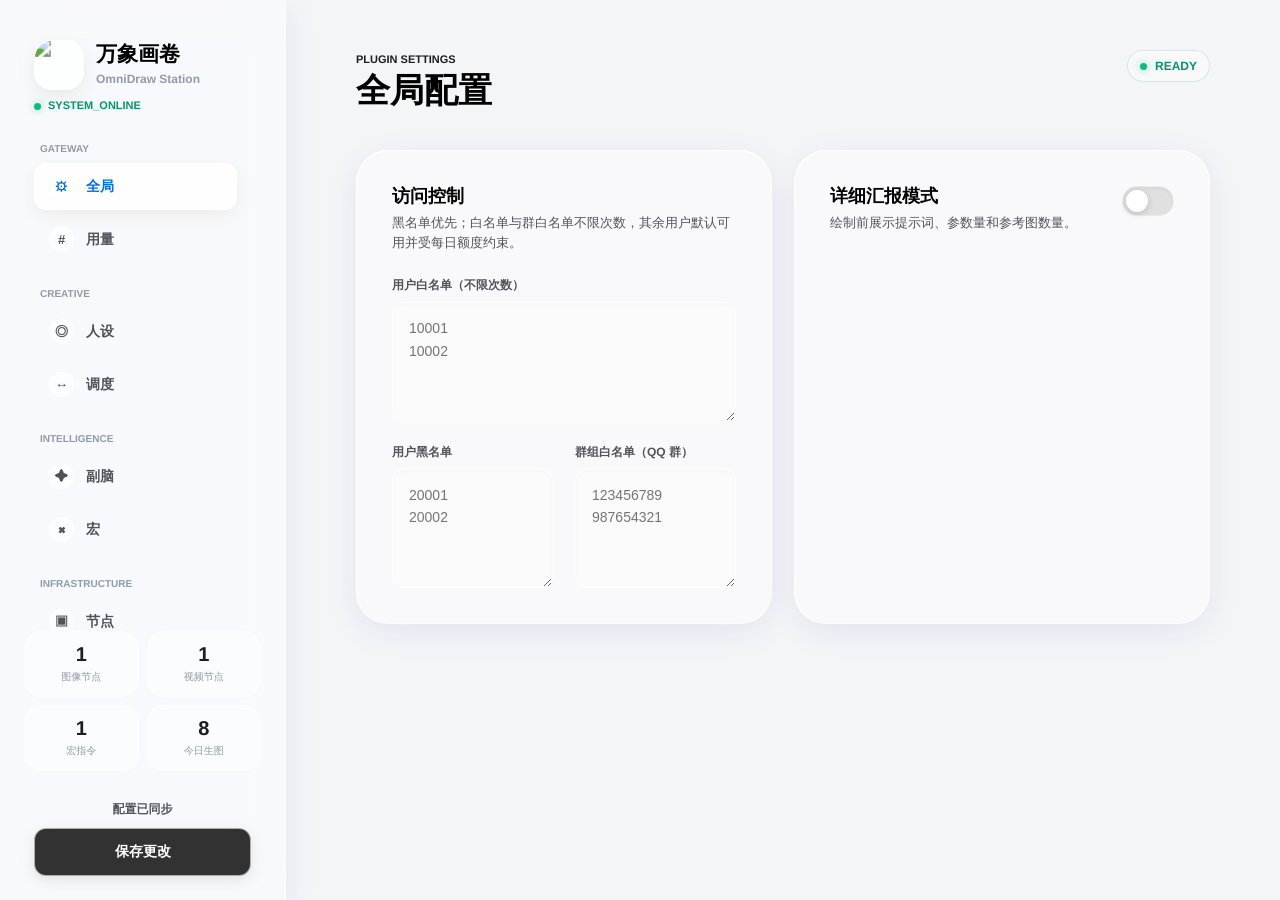
==== pages/插件配置/index.html @ 589341f0 "Merge pull request #11 from diaomin66/codex/test-pr-20260507 Add OmniDraw usage permissions and chec" ====
<!doctype html>
<html lang="zh-CN">
<head>
    <meta charset="utf-8" />
    <meta name="viewport" content="width=device-width, initial-scale=1, viewport-fit=cover" />
    <meta name="theme-color" content="#C1E6FF" />
    <title>OmniDraw Station</title>
    <link rel="icon" href="./logo.png" />
    <link rel="stylesheet" href="./style.css?v=3.3.6" />
</head>
<body>
    <div class="app-shell">
        <aside class="sidebar">
            <div class="brand-block">
                <div class="brand-mark" aria-hidden="true">
                    <img src="./logo.png" alt="" />
                </div>
                <div>
                    <h1>万象画卷</h1>
                    <p>OmniDraw Station</p>
                </div>
            </div>
            <div class="sidebar-status"><span></span>SYSTEM_ONLINE</div>

            <nav class="nav-menu" aria-label="配置导航">
                <div class="nav-label">GATEWAY</div>
                <button class="nav-item active" data-target="tab-basic" type="button">
                    <span class="nav-icon">⚙</span><span>全局</span>
                </button>
                <button class="nav-item" data-target="tab-usage" type="button">
                    <span class="nav-icon">#</span><span>用量</span>
                </button>
                <div class="nav-label">CREATIVE</div>
                <button class="nav-item" data-target="tab-persona" type="button">
                    <span class="nav-icon">◎</span><span>人设</span>
                </button>
                <button class="nav-item" data-target="tab-hub" type="button">
                    <span class="nav-icon">↔</span><span>调度</span>
                </button>
                <div class="nav-label">INTELLIGENCE</div>
                <button class="nav-item" data-target="tab-optimizer" type="button">
                    <span class="nav-icon">✦</span><span>副脑</span>
                </button>
                <button class="nav-item" data-target="tab-presets" type="button">
                    <span class="nav-icon">⌘</span><span>宏</span>
                </button>
                <div class="nav-label">INFRASTRUCTURE</div>
                <button class="nav-item" data-target="tab-nodes" type="button">
                    <span class="nav-icon">▣</span><span>节点</span>
                </button>
            </nav>

            <div class="sidebar-metrics">
                <div><span id="metric-image-nodes">0</span><small>图像节点</small></div>
                <div><span id="metric-video-nodes">0</span><small>视频节点</small></div>
                <div><span id="metric-presets">0</span><small>宏指令</small></div>
                <div><span id="metric-today-images">0</span><small>今日生图</small></div>
            </div>

            <div class="save-panel">
                <div class="save-state" id="save-state">配置已同步</div>
                <button data-action="save-config" class="btn-primary" type="button">保存更改</button>
            </div>
        </aside>

        <main class="content">
            <header class="topbar">
                <div>
                    <span class="eyebrow">PLUGIN SETTINGS</span>
                    <h2 id="active-title">全局配置</h2>
                </div>
                <div class="status-pill"><span></span>READY</div>
            </header>

            <section id="tab-basic" class="tab-pane active" data-title="全局配置">
                <div class="page-grid compact">
                    <article class="card">
                        <div class="card-header">
                            <div>
                                <h3>访问控制</h3>
                                <p>黑名单优先；白名单与群白名单不限次数，其余用户默认可用并受每日额度约束。</p>
                            </div>
                        </div>
                        <div class="form-grid">
                            <div class="form-group full-width">
                                <label for="perm_allowed_users">用户白名单（不限次数）</label>
                                <textarea id="perm_allowed_users" rows="4" class="input-modern" placeholder="10001&#10;10002"></textarea>
                            </div>
                            <div class="form-group">
                                <label for="perm_blocked_users">用户黑名单</label>
                                <textarea id="perm_blocked_users" rows="4" class="input-modern" placeholder="20001&#10;20002"></textarea>
                            </div>
                            <div class="form-group">
                                <label for="perm_unlimited_groups">群组白名单（QQ 群）</label>
                                <textarea id="perm_unlimited_groups" rows="4" class="input-modern" placeholder="123456789&#10;987654321"></textarea>
                            </div>
                        </div>
                    </article>

                    <article class="card">
                        <div class="setting-row">
                            <div>
                                <h3>详细汇报模式</h3>
                                <p>绘制前展示提示词、参数量和参考图数量。</p>
                            </div>
                            <label class="switch-wrapper" for="verbose_report">
                                <input type="checkbox" id="verbose_report" class="ios-switch" />
                            </label>
                        </div>
                    </article>
                </div>
            </section>

            <section id="tab-usage" class="tab-pane" data-title="用量管理">
                <div class="page-grid compact">
                    <article class="card">
                        <div class="card-header">
                            <div>
                                <h3>每日限额</h3>
                                <p>按 AstrBot 用户 ID 统计成功生图张数。</p>
                            </div>
                            <label class="switch-wrapper" for="usage_enable">
                                <input type="checkbox" id="usage_enable" class="ios-switch" />
                            </label>
                        </div>
                        <div class="form-group">
                            <label for="usage_daily_limit">每人每日上限</label>
                            <input type="number" id="usage_daily_limit" class="input-modern" min="1" />
                        </div>
                    </article>

                    <article class="card">
                        <div class="card-header">
                            <div>
                                <h3>签到奖励</h3>
                                <p>仅对有权限且仍受限额影响的用户生效。</p>
                            </div>
                            <label class="switch-wrapper" for="usage_checkin_enable">
                                <input type="checkbox" id="usage_checkin_enable" class="ios-switch" />
                            </label>
                        </div>
                        <div class="form-grid">
                            <div class="form-group">
                                <label for="usage_checkin_min">最小奖励张数</label>
                                <input type="number" id="usage_checkin_min" class="input-modern" min="0" />
                            </div>
                            <div class="form-group">
                                <label for="usage_checkin_max">最大奖励张数</label>
                                <input type="number" id="usage_checkin_max" class="input-modern" min="0" />
                            </div>
                        </div>
                    </article>

                    <article class="card">
                        <div class="card-header space-between">
                            <div>
                                <h3>今日统计</h3>
                                <p id="usage-stat-date">今日</p>
                            </div>
                            <button data-action="refresh-usage" class="btn-secondary" type="button">刷新</button>
                        </div>
                        <div class="usage-summary">
                            <div><span id="usage-stat-total">0</span><small>总张数</small></div>
                            <div><span id="usage-stat-users">0</span><small>用户数</small></div>
                            <div><span id="usage-stat-limit">不限</span><small>限额</small></div>
                        </div>
                        <div class="usage-user-list" id="usage-users-container"></div>
                    </article>
                </div>
            </section>

            <section id="tab-persona" class="tab-pane" data-title="人设档案">
                <div class="page-grid">
                    <article class="card">
                        <div class="card-header">
                            <div>
                                <h3>基础人设</h3>
                                <p>自拍模式会与副脑输出合并。</p>
                            </div>
                        </div>
                        <div class="persona-manager">
                            <div class="persona-profiles" id="persona-profiles-container"></div>
                            <button class="btn-glass-secondary" data-action="add-persona" type="button">新增人设</button>
                        </div>
                        <div class="form-group">
                            <label for="persona_name">实体代号</label>
                            <input type="text" id="persona_name" class="input-modern" data-sync="persona-name" />
                        </div>
                        <div class="form-group">
                            <label for="persona_prompt">底层特征序列 (Base Prompt)</label>
                            <textarea id="persona_prompt" rows="7" class="input-modern" data-sync="persona-prompt"></textarea>
                        </div>
                    </article>

                    <article class="card">
                        <div class="card-header">
                            <div>
                                <h3>参考图矩阵</h3>
                                <p>支持多张形象参考图。最好1-3张，建议控制在5张以内。</p>
                            </div>
                        </div>
                        <div class="multi-upload-container" id="persona-upload-container">
                            <button class="upload-trigger" id="persona-upload-trigger" type="button">
                                <span class="upload-icon">+</span>
                                <span class="upload-text">添加图片</span>
                            </button>
                        </div>
                        <input type="file" id="hidden-file-input" accept="image/png, image/jpeg, image/webp" multiple hidden />
                    </article>
                </div>
            </section>

            <section id="tab-hub" class="tab-pane" data-title="生成调度">
                <article class="card wide-card">
                    <div class="card-header">
                        <div>
                            <h3>链路路由</h3>
                            <p>把不同任务指向对应节点。</p>
                        </div>
                    </div>
                    <div class="route-stack">
                        <div class="route-row">
                            <label>图像生成</label>
                            <div class="node-selector" id="sel-route-img"></div>
                            <input type="hidden" id="route_img" />
                        </div>
                        <div class="route-row">
                            <label>人设自拍</label>
                            <div class="node-selector" id="sel-route-selfie"></div>
                            <input type="hidden" id="route_selfie" />
                        </div>
                        <div class="route-row">
                            <label>视频渲染</label>
                            <div class="node-selector-video" id="sel-route-video"></div>
                            <input type="hidden" id="route_video" />
                        </div>
                    </div>
                </article>
            </section>

            <section id="tab-optimizer" class="tab-pane" data-title="副脑引擎">
                <article class="card highlight-card wide-card">
                    <div class="card-header">
                        <div>
                            <h3>Prompt Optimizer</h3>
                            <p>提示词重构与风格增强。</p>
                        </div>
                        <label class="switch-wrapper" for="opt_enable">
                            <input type="checkbox" id="opt_enable" class="ios-switch" />
                        </label>
                    </div>
                    <div class="form-grid">
                        <div class="form-group">
                            <label for="opt_style">画风协议</label>
                            <select id="opt_style" class="input-modern">
                                <option value="手机日常原生感">手机日常原生感</option>
                                <option value="自拍专用极致真实">自拍专用极致真实</option>
                                <option value="电影级光影大片">电影级光影大片</option>
                                <option value="日系插画大师">日系插画大师</option>
                                <option value="3D 潮玩盲盒">3D 潮玩盲盒</option>
                                <option value="自定义模式">自定义模式</option>
                            </select>
                        </div>
                        <div class="form-group">
                            <label>处理节点</label>
                            <div class="node-selector" id="sel-opt-chain"></div>
                            <input type="hidden" id="opt_chain" />
                        </div>
                        <div class="form-group">
                            <label for="opt_model">模型核心</label>
                            <input type="text" id="opt_model" class="input-modern" />
                        </div>
                        <div class="form-group">
                            <label for="opt_timeout">超时限制 (秒)</label>
                            <input type="number" id="opt_timeout" class="input-modern" min="1" />
                        </div>
                        <div class="form-group">
                            <label for="opt_batch">批量上限</label>
                            <input type="number" id="opt_batch" class="input-modern" min="0" />
                        </div>
                        <div class="form-group full-width">
                            <label for="opt_custom">自定义注入要求</label>
                            <textarea id="opt_custom" rows="4" class="input-modern" placeholder="补充特定的画面要求..."></textarea>
                        </div>
                    </div>
                </article>
            </section>

            <section id="tab-presets" class="tab-pane" data-title="极速宏预设">
                <article class="card wide-card">
                    <div class="card-header space-between">
                        <div>
                            <h3>宏指令</h3>
                            <p>快捷指令与底层提示词映射。</p>
                        </div>
                        <button data-action="add-preset" class="btn-secondary" type="button">添加指令</button>
                    </div>
                    <div class="list-container" id="presets-container"></div>
                </article>
            </section>

            <section id="tab-nodes" class="tab-pane" data-title="算力集群">
                <article class="card wide-card">
                    <div class="card-header space-between">
                        <div>
                            <h3>图像算力节点</h3>
                            <p>OpenAI Images 或 Chat 兼容接口。</p>
                        </div>
                        <button data-action="add-provider" class="btn-secondary" type="button">添加生图节点</button>
                    </div>
                    <div class="list-container" id="providers-container"></div>
                </article>

                <article class="card wide-card">
                    <div class="card-header space-between">
                        <div>
                            <h3>视频渲染节点</h3>
                            <p>异步轮询、同步阻塞或 Chat 伪装协议。</p>
                        </div>
                        <button data-action="add-video-provider" class="btn-secondary" type="button">添加视频节点</button>
                    </div>
                    <div class="list-container" id="video-providers-container"></div>
                </article>
            </section>
        </main>
    </div>

    <div id="toast-container" aria-live="polite"></div>
    <script type="module" src="./app.js?v=3.3.6"></script>
</body>
</html>
---- pages/插件配置/style.css ----
:root {
    color-scheme: light;
    --page-bg: #f4f5f7;
    --panel-bg: rgba(255, 255, 255, 0.45);
    --panel-strong: rgba(255, 255, 255, 0.72);
    --panel-hover: rgba(255, 255, 255, 0.82);
    --panel-border: rgba(255, 255, 255, 0.6);
    --panel-highlight: rgba(255, 255, 255, 0.86);
    --input-bg: rgba(255, 255, 255, 0.3);
    --input-focus: rgba(255, 255, 255, 0.72);
    --text-main: #1c1e21;
    --text-muted: #52525b;
    --text-soft: #8f9ba8;
    --accent: #006fee;
    --accent-glass: rgba(0, 111, 238, 0.15);
    --accent-shadow: rgba(0, 111, 238, 0.28);
    --success: #059669;
    --success-dot: #10b981;
    --danger: #ff453a;
    --danger-soft: rgba(255, 69, 58, 0.12);
    --warning: #b7791f;
    --shadow-soft: 0 8px 32px rgba(31, 38, 135, 0.08);
    --shadow-pop: 0 14px 38px rgba(31, 38, 135, 0.13);
    --radius-sm: 12px;
    --radius-md: 20px;
    --radius-lg: 32px;
    --ease: 220ms cubic-bezier(0.22, 1, 0.36, 1);
    --spring: 520ms cubic-bezier(0.17, 1.42, 0.28, 1);
    --spring-fast: 340ms cubic-bezier(0.2, 1.28, 0.28, 1);
}

* {
    box-sizing: border-box;
}

html,
body {
    width: 100%;
    height: 100%;
    margin: 0;
    overflow: hidden;
    color: var(--text-main);
    background: var(--page-bg);
    font-family: -apple-system, BlinkMacSystemFont, "SF Pro Text", "Helvetica Neue", "Segoe UI", "Microsoft YaHei", sans-serif;
    -webkit-font-smoothing: antialiased;
    text-rendering: geometricPrecision;
}

button,
input,
textarea,
select {
    font: inherit;
}

button {
    -webkit-tap-highlight-color: transparent;
}

button:focus-visible,
input:focus-visible,
textarea:focus-visible,
select:focus-visible {
    outline: 2px solid rgba(0, 111, 238, 0.46);
    outline-offset: 3px;
}

.app-shell {
    display: flex;
    width: 100vw;
    height: 100dvh;
    overflow: hidden;
}

.sidebar {
    display: flex;
    flex: 0 0 286px;
    flex-direction: column;
    min-width: 0;
    height: 100%;
    padding: 40px 24px 24px;
    border-right: 1px solid var(--panel-border);
    background: var(--panel-bg);
    box-shadow: var(--shadow-soft);
    backdrop-filter: saturate(180%) blur(24px);
    -webkit-backdrop-filter: saturate(180%) blur(24px);
}

.brand-block {
    display: flex;
    align-items: center;
    gap: 12px;
    min-width: 0;
    padding: 0 10px 10px;
}

.brand-mark {
    display: grid;
    place-items: center;
    flex: 0 0 auto;
    width: 50px;
    height: 50px;
    overflow: hidden;
    border: 1px solid var(--panel-border);
    border-radius: 18px;
    background: var(--panel-strong);
    box-shadow: 0 6px 18px rgba(0, 0, 0, 0.08);
}

.brand-mark img {
    display: block;
    width: 100%;
    height: 100%;
    object-fit: cover;
    transform: scale(1.36);
}

.brand-block h1 {
    margin: 0;
    color: #000;
    font-size: 21px;
    font-weight: 850;
    line-height: 1.08;
    letter-spacing: 0;
}

.brand-block p {
    margin: 5px 0 0;
    color: var(--text-soft);
    font-size: 12px;
    font-weight: 760;
    letter-spacing: 0;
}

.sidebar-status {
    display: inline-flex;
    align-items: center;
    gap: 7px;
    width: fit-content;
    margin: 0 10px 12px;
    color: var(--success);
    font-size: 11px;
    font-weight: 850;
}

.sidebar-status span,
.status-pill span {
    display: inline-block;
    width: 7px;
    height: 7px;
    border-radius: 50%;
    background: var(--success-dot);
    box-shadow: 0 0 8px rgba(16, 185, 129, 0.6);
}

.nav-menu {
    flex: 1;
    min-height: 0;
    overflow-y: auto;
    scrollbar-width: thin;
    scrollbar-color: rgba(143, 155, 168, 0.38) transparent;
}

.nav-label {
    padding: 20px 16px 8px;
    color: var(--text-soft);
    font-size: 10px;
    font-weight: 900;
    letter-spacing: 0;
}

.nav-item {
    position: relative;
    display: flex;
    align-items: center;
    gap: 12px;
    width: min(208px, calc(100% - 34px));
    min-height: 44px;
    margin: 0 10px 6px;
    padding: 10px 14px;
    border: 1px solid transparent;
    border-radius: var(--radius-sm);
    color: var(--text-muted);
    background: transparent;
    cursor: pointer;
    overflow: hidden;
    font-size: 14px;
    font-weight: 680;
    transform: translateZ(0);
    transition:
        background var(--ease),
        border-color var(--ease),
        box-shadow var(--ease),
        color var(--ease),
        transform var(--spring);
}

.nav-item:hover {
    color: var(--text-main);
    background: rgba(255, 255, 255, 0.52);
    transform: translateY(-1px) scale(1.012);
}

.nav-item.active {
    color: var(--accent);
    border-color: #fff;
    background: rgba(255, 255, 255, 0.82);
    box-shadow: 0 6px 18px rgba(0, 0, 0, 0.06);
}

.nav-item:active,
.nav-item.is-pressing {
    transform: scale(0.955);
}

.nav-icon {
    display: grid;
    place-items: center;
    width: 25px;
    height: 25px;
    border-radius: 999px;
    background: rgba(255, 255, 255, 0.58);
    color: currentColor;
    font-size: 13px;
    font-weight: 900;
    box-shadow: inset 0 1px 0 rgba(255, 255, 255, 0.72);
}

.sidebar-metrics {
    display: grid;
    grid-template-columns: repeat(2, 1fr);
    gap: 8px;
    margin-top: auto;
}

.sidebar-metrics div {
    min-width: 0;
    padding: 12px 8px;
    border: 1px solid var(--panel-border);
    border-radius: 18px;
    background: rgba(255, 255, 255, 0.36);
    text-align: center;
}

.sidebar-metrics span {
    display: block;
    color: var(--text-main);
    font-size: 20px;
    font-weight: 850;
}

.sidebar-metrics small {
    display: block;
    margin-top: 3px;
    overflow: hidden;
    color: var(--text-soft);
    font-size: 10px;
    text-overflow: ellipsis;
    white-space: nowrap;
}

.save-panel {
    display: grid;
    gap: 10px;
    margin-top: 14px;
    padding: 16px 10px 0;
}

.save-state {
    color: var(--text-muted);
    font-size: 12px;
    font-weight: 720;
    text-align: center;
}

body.is-dirty .save-state {
    color: var(--warning);
}

.content {
    flex: 1;
    min-width: 0;
    height: 100%;
    overflow-y: auto;
    padding: 50px 70px 60px;
    scroll-behavior: smooth;
    position: relative;
    z-index: 2;
    scrollbar-width: thin;
    scrollbar-color: rgba(143, 155, 168, 0.4) transparent;
}

.topbar {
    display: flex;
    align-items: flex-start;
    justify-content: space-between;
    gap: 20px;
    margin-bottom: 40px;
    background: transparent;
    transition: transform var(--spring), opacity var(--ease);
}

.content.is-switching .topbar {
    transform: translateY(-3px) scale(1.004);
}

.eyebrow {
    color: var(--text-main);
    font-size: 11px;
    font-weight: 900;
    letter-spacing: 0;
}

.topbar h2 {
    margin: 6px 0 0;
    color: #000;
    font-size: 34px;
    font-weight: 850;
    line-height: 1.05;
    letter-spacing: 0;
}

.status-pill {
    display: inline-flex;
    align-items: center;
    gap: 8px;
    flex: 0 0 auto;
    padding: 8px 12px;
    border: 1px solid rgba(5, 150, 105, 0.16);
    border-radius: 999px;
    color: var(--success);
    background: rgba(255, 255, 255, 0.44);
    box-shadow: inset 0 1px 0 rgba(255, 255, 255, 0.68);
    font-size: 12px;
    font-weight: 900;
}

.tab-pane {
    display: none;
    opacity: 0;
    transform: translateY(22px) scale(0.985);
}

.tab-pane.active {
    display: block;
    animation: paneIn 460ms cubic-bezier(0.18, 1.18, 0.28, 1) forwards;
}

@keyframes paneIn {
    0% {
        opacity: 0;
        transform: translateY(22px) scale(0.985);
        filter: blur(4px);
    }
    72% {
        opacity: 1;
        transform: translateY(-3px) scale(1.006);
        filter: blur(0);
    }
    100% {
        opacity: 1;
        transform: translateY(0) scale(1);
        filter: blur(0);
    }
}

.page-grid {
    display: grid;
    grid-template-columns: minmax(0, 1fr) minmax(320px, 1fr);
    gap: 30px;
}

.page-grid.compact,
.form-grid,
.node-form-grid {
    display: grid;
    grid-template-columns: repeat(2, minmax(0, 1fr));
    gap: 22px;
}

.wide-card {
    max-width: 1180px;
}

@media (min-width: 1280px) {
    #tab-persona .page-grid {
        grid-template-columns: minmax(280px, 0.68fr) minmax(500px, 1.32fr);
    }

    #tab-persona .page-grid > .card:nth-child(2) {
        padding-inline: 28px;
    }
}

.card,
.node-card,
.list-item,
.route-row,
.empty-state,
.toast {
    border: 1px solid var(--panel-border);
    border-top-color: var(--panel-highlight);
    border-left-color: var(--panel-highlight);
    background: var(--panel-bg);
    box-shadow: var(--shadow-soft);
    backdrop-filter: saturate(180%) blur(24px);
    -webkit-backdrop-filter: saturate(180%) blur(24px);
}

.card,
.node-card {
    border-radius: var(--radius-lg);
    transition:
        background var(--ease),
        box-shadow var(--ease),
        border-color var(--ease),
        transform var(--spring);
}

.card {
    margin-bottom: 30px;
    padding: 35px;
}

.card:hover,
.node-card:hover {
    background: rgba(255, 255, 255, 0.58);
    box-shadow: var(--shadow-pop);
    transform: translateY(-1px);
}

.highlight-card {
    position: relative;
    overflow: hidden;
}

.highlight-card::before {
    content: "";
    position: absolute;
    inset: 0 0 auto;
    height: 4px;
    background: var(--accent);
}

.card-header,
.setting-row,
.node-card-header {
    display: flex;
    align-items: flex-start;
    justify-content: space-between;
    gap: 16px;
    margin-bottom: 25px;
}

.space-between {
    justify-content: space-between;
}

.card-header h3,
.setting-row h3 {
    margin: 0;
    color: #000;
    font-size: 18px;
    font-weight: 800;
    line-height: 1.2;
}

.card-header p,
.setting-row p {
    margin: 6px 0 0;
    color: var(--text-muted);
    font-size: 13px;
    line-height: 1.5;
    font-weight: 500;
}

.form-group {
    display: flex;
    flex-direction: column;
    gap: 8px;
    min-width: 0;
}

.full-width {
    grid-column: 1 / -1;
}

label {
    color: var(--text-muted);
    font-size: 12px;
    font-weight: 780;
    letter-spacing: 0;
}

.input-modern,
.input-glass {
    width: 100%;
    min-height: 46px;
    padding: 14px 16px;
    border: 1px solid rgba(255, 255, 255, 0.42);
    border-radius: var(--radius-sm);
    outline: none;
    color: var(--text-main);
    background: var(--input-bg);
    box-shadow: inset 0 2px 4px rgba(0, 0, 0, 0.02);
    font-size: 14px;
    font-weight: 540;
    transition:
        background var(--ease),
        border-color var(--ease),
        box-shadow var(--ease),
        transform var(--spring);
}

.input-modern:hover,
.input-glass:hover {
    background: rgba(255, 255, 255, 0.5);
}

.input-modern:focus,
.input-glass:focus {
    border-color: rgba(255, 255, 255, 0.82);
    background: var(--input-focus);
    box-shadow:
        0 0 0 4px var(--accent-glass),
        inset 0 2px 4px rgba(0, 0, 0, 0.01);
    transform: translateY(-1px) scale(1.003);
}

textarea.input-modern,
textarea.input-glass {
    resize: vertical;
    line-height: 1.6;
}

select.input-modern {
    cursor: pointer;
}

.switch-wrapper {
    display: inline-flex;
    align-items: center;
}

.ios-switch {
    position: relative;
    width: 52px;
    height: 30px;
    margin: 0;
    border: 1px solid rgba(255, 255, 255, 0.32);
    border-radius: 999px;
    appearance: none;
    background: rgba(0, 0, 0, 0.1);
    box-shadow: inset 0 2px 4px rgba(0, 0, 0, 0.05);
    cursor: pointer;
    transition:
        background var(--spring),
        border-color var(--ease),
        box-shadow var(--ease);
}

.ios-switch::after {
    content: "";
    position: absolute;
    top: 3px;
    left: 3px;
    width: 22px;
    height: 22px;
    border-radius: 50%;
    background: #fff;
    box-shadow: 0 2px 7px rgba(0, 0, 0, 0.16);
    transition: transform var(--spring);
}

.ios-switch:checked {
    border-color: #34c759;
    background: #34c759;
}

.ios-switch:checked::after {
    transform: translateX(22px);
}

.route-stack,
.list-container {
    display: grid;
    gap: 16px;
}

.route-row {
    display: grid;
    grid-template-columns: 126px minmax(0, 1fr);
    align-items: center;
    gap: 16px;
    padding: 18px;
    border-radius: var(--radius-md);
}

.node-selector,
.node-selector-video,
.chip-group {
    display: flex;
    flex-wrap: wrap;
    gap: 9px;
    min-width: 0;
}

.persona-manager {
    display: grid;
    gap: 12px;
    margin-bottom: 22px;
}

.persona-profiles {
    display: grid;
    grid-template-columns: repeat(auto-fit, minmax(150px, 1fr));
    gap: 10px;
}

.persona-profile-chip {
    position: relative;
    display: grid;
    gap: 4px;
    min-width: 0;
    min-height: 68px;
    padding: 12px 38px 12px 14px;
    border: 1px solid rgba(255, 255, 255, 0.48);
    border-radius: var(--radius-sm);
    color: var(--text-muted);
    background: rgba(255, 255, 255, 0.42);
    box-shadow: inset 0 1px 0 rgba(255, 255, 255, 0.66);
    cursor: pointer;
    text-align: left;
    transition:
        background var(--ease),
        color var(--ease),
        border-color var(--ease),
        box-shadow var(--ease),
        transform var(--spring);
}

.persona-profile-chip:hover {
    color: var(--text-main);
    background: rgba(255, 255, 255, 0.68);
    transform: translateY(-1px) scale(1.018);
}

.persona-profile-chip.active {
    color: #fff;
    border-color: var(--accent);
    background: var(--accent);
    box-shadow: 0 8px 18px var(--accent-shadow);
}

.persona-profile-chip:active,
.persona-profile-chip.is-pressing {
    transform: scale(0.96);
}

.persona-profile-name {
    overflow: hidden;
    font-size: 14px;
    font-weight: 820;
    line-height: 1.2;
    text-overflow: ellipsis;
    white-space: nowrap;
}

.persona-profile-chip small {
    overflow: hidden;
    font-size: 11px;
    font-weight: 700;
    line-height: 1.25;
    opacity: 0.72;
    text-overflow: ellipsis;
    white-space: nowrap;
}

.persona-profile-delete {
    position: absolute;
    top: 9px;
    right: 9px;
    display: grid;
    place-items: center;
    width: 22px;
    height: 22px;
    border-radius: 50%;
    color: inherit;
    opacity: 0.72;
    transition:
        background var(--ease),
        color var(--ease),
        opacity var(--ease),
        transform var(--spring-fast);
}

.persona-profile-delete:hover {
    color: #fff;
    background: var(--danger);
    opacity: 1;
    transform: scale(1.14);
}

.selector-chip,
.api-chip {
    display: inline-flex;
    align-items: center;
    gap: 7px;
    min-height: 36px;
    max-width: 100%;
    padding: 8px 15px;
    border: 1px solid rgba(255, 255, 255, 0.48);
    border-radius: 999px;
    color: var(--text-muted);
    background: rgba(255, 255, 255, 0.42);
    box-shadow: inset 0 1px 0 rgba(255, 255, 255, 0.66);
    cursor: pointer;
    font-size: 13px;
    font-weight: 720;
    overflow: hidden;
    transform: translateZ(0);
    transition:
        background var(--ease),
        color var(--ease),
        border-color var(--ease),
        box-shadow var(--ease),
        transform var(--spring);
}

.selector-chip:hover,
.api-chip:hover {
    color: var(--text-main);
    background: rgba(255, 255, 255, 0.68);
    transform: translateY(-1px) scale(1.025);
}

.selector-chip.active,
.api-chip.active {
    color: #fff;
    border-color: var(--accent);
    background: var(--accent);
    box-shadow: 0 6px 16px var(--accent-shadow);
}

.selector-chip:active,
.selector-chip.is-pressing,
.api-chip:active,
.api-chip.is-pressing {
    transform: scale(0.95);
}

.chip-del {
    display: inline-grid;
    place-items: center;
    width: 20px;
    height: 20px;
    margin-right: -5px;
    border-radius: 50%;
    color: inherit;
    opacity: 0.62;
    transition:
        background var(--ease),
        color var(--ease),
        opacity var(--ease),
        transform var(--spring-fast);
}

.chip-del:hover {
    color: var(--danger);
    background: rgba(0, 0, 0, 0.1);
    opacity: 1;
    transform: scale(1.16);
}

.api-chip.active .chip-del:hover {
    color: #fff;
    background: rgba(255, 255, 255, 0.25);
}

.empty-hint,
.empty-state {
    color: var(--text-soft);
    font-size: 13px;
}

.empty-state {
    display: grid;
    place-items: center;
    min-height: 118px;
    border-style: dashed;
    border-radius: var(--radius-md);
    text-align: center;
}

.usage-summary {
    display: grid;
    grid-template-columns: repeat(3, minmax(0, 1fr));
    gap: 10px;
    margin-bottom: 16px;
}

.usage-summary div,
.usage-user-row {
    border: 1px solid var(--panel-border);
    border-top-color: var(--panel-highlight);
    background: rgba(255, 255, 255, 0.34);
    box-shadow: inset 0 1px 0 rgba(255, 255, 255, 0.58);
}

.usage-summary div {
    min-width: 0;
    padding: 14px 10px;
    border-radius: var(--radius-sm);
    text-align: center;
}

.usage-summary span {
    display: block;
    overflow: hidden;
    color: var(--text-main);
    font-size: 22px;
    font-weight: 850;
    text-overflow: ellipsis;
    white-space: nowrap;
}

.usage-summary small {
    display: block;
    margin-top: 4px;
    color: var(--text-soft);
    font-size: 11px;
    font-weight: 760;
}

.usage-user-list {
    display: grid;
    gap: 10px;
}

.usage-user-row {
    display: grid;
    grid-template-columns: minmax(0, 1fr) auto;
    align-items: center;
    gap: 14px;
    min-height: 62px;
    padding: 12px 14px;
    border-radius: var(--radius-sm);
}

.usage-user-main {
    display: grid;
    gap: 4px;
    min-width: 0;
}

.usage-user-main strong {
    overflow: hidden;
    color: var(--text-main);
    font-size: 14px;
    font-weight: 820;
    text-overflow: ellipsis;
    white-space: nowrap;
}

.usage-user-main small {
    overflow: hidden;
    color: var(--text-soft);
    font-size: 11px;
    font-weight: 700;
    text-overflow: ellipsis;
    white-space: nowrap;
}

.usage-user-row > span {
    color: var(--accent);
    font-size: 18px;
    font-weight: 850;
}

.multi-upload-container {
    display: flex;
    flex-wrap: wrap;
    gap: 15px;
    align-items: flex-start;
}

.upload-trigger {
    position: relative;
    width: 88px;
    height: 88px;
    min-width: 88px;
    min-height: 88px;
    border-radius: var(--radius-sm);
}

.upload-trigger {
    display: grid;
    place-items: center;
    gap: 4px;
    padding: 10px 16px;
    border: 2px dashed rgba(0, 0, 0, 0.15);
    color: var(--text-main);
    background: rgba(255, 255, 255, 0.26);
    cursor: pointer;
    font-weight: 820;
    transition:
        background var(--ease),
        border-color var(--ease),
        transform var(--spring);
}

.upload-trigger:hover {
    border-color: var(--accent);
    background: rgba(255, 255, 255, 0.62);
    transform: translateY(-1px) scale(1.018);
}

.upload-trigger:active,
.upload-trigger.is-pressing {
    transform: scale(0.955);
}

.upload-icon {
    color: var(--accent);
    font-size: 26px;
    line-height: 1;
    font-weight: 300;
}

.upload-text {
    color: var(--text-muted);
    font-size: 12px;
    font-weight: 780;
}

.image-preview-wrapper {
    position: relative;
    display: inline-flex;
    align-items: center;
    justify-content: center;
    flex: 0 1 clamp(128px, calc((100% - 30px) / 3), 220px);
    width: clamp(128px, calc((100% - 30px) / 3), 220px);
    height: fit-content;
    min-width: 128px;
    min-height: 0;
    max-width: 220px;
    overflow: visible;
    border: 2px solid #fff;
    border-radius: var(--radius-sm);
    box-shadow: 0 4px 12px rgba(0, 0, 0, 0.08);
    line-height: 0;
    animation: popIn 400ms cubic-bezier(0.2, 1.24, 0.28, 1) both;
}

.image-preview {
    display: block;
    width: 100%;
    height: auto;
    max-width: 100%;
    max-height: none;
    min-height: 0;
    border-radius: calc(var(--radius-sm) - 2px);
    object-fit: contain;
}

.btn-del-img {
    position: absolute;
    top: 5px;
    right: 5px;
    display: grid;
    place-items: center;
    width: 24px;
    height: 24px;
    border: 1px solid rgba(255, 255, 255, 0.3);
    border-radius: 50%;
    color: #fff;
    background: rgba(0, 0, 0, 0.7);
    box-shadow: 0 2px 8px rgba(0, 0, 0, 0.2);
    cursor: pointer;
    z-index: 3;
    font-size: 13px;
    line-height: 1;
    transition: background var(--ease), transform var(--spring-fast);
}

.btn-del-img:hover {
    background: var(--danger);
    transform: scale(1.12);
}

@keyframes popIn {
    0% {
        opacity: 0;
        transform: scale(0.84);
    }
    72% {
        opacity: 1;
        transform: scale(1.026);
    }
    100% {
        opacity: 1;
        transform: scale(1);
    }
}

.list-item {
    display: grid;
    grid-template-columns: minmax(120px, 0.28fr) auto minmax(180px, 1fr) auto;
    align-items: center;
    gap: 12px;
    padding: 14px 16px;
    border-radius: var(--radius-md);
    transition:
        background var(--ease),
        border-color var(--ease),
        box-shadow var(--ease),
        transform var(--spring);
}

.list-item:focus-within,
.node-card:focus-within {
    border-color: #fff;
    background: rgba(255, 255, 255, 0.72);
    box-shadow: 0 5px 18px rgba(0, 0, 0, 0.06);
}

.preset-arrow {
    color: var(--text-soft);
    font-weight: 900;
}

.node-card {
    padding: 24px;
    margin-bottom: 16px;
}

.node-card-header {
    align-items: center;
    margin-bottom: 20px;
    padding-bottom: 16px;
    border-bottom: 1px solid rgba(0, 0, 0, 0.05);
}

.node-id-input {
    max-width: 260px;
    font-size: 16px;
    font-weight: 820;
}

.model-row {
    display: flex;
    gap: 10px;
    margin-top: 10px;
}

.model-row .input-glass {
    flex: 1;
}

.btn-primary,
.btn-secondary,
.btn-glass-secondary,
.btn-ghost {
    border: 1px solid rgba(255, 255, 255, 0.6);
    border-radius: var(--radius-sm);
    cursor: pointer;
    font-weight: 760;
    transform: translateZ(0);
    transition:
        background var(--ease),
        border-color var(--ease),
        box-shadow var(--ease),
        color var(--ease),
        transform var(--spring),
        opacity var(--ease);
}

.btn-primary {
    width: 100%;
    min-height: 48px;
    padding: 12px 16px;
    color: #fff;
    background: rgba(0, 0, 0, 0.8);
    box-shadow: 0 4px 15px rgba(0, 0, 0, 0.1);
    font-size: 14px;
}

.btn-primary:hover:not(:disabled) {
    background: #000;
    box-shadow: 0 10px 24px rgba(0, 0, 0, 0.2);
    transform: translateY(-2px) scale(1.012);
}

.btn-secondary,
.btn-glass-secondary,
.btn-ghost {
    min-height: 38px;
    padding: 8px 14px;
    color: #000;
    background: rgba(255, 255, 255, 0.5);
    box-shadow: 0 2px 7px rgba(0, 0, 0, 0.03);
}

.btn-secondary:hover,
.btn-glass-secondary:hover,
.btn-ghost:hover {
    border-color: #fff;
    background: #fff;
    box-shadow: 0 6px 16px rgba(0, 0, 0, 0.07);
    transform: translateY(-2px) scale(1.018);
}

.btn-primary:active:not(:disabled),
.btn-primary.is-pressing:not(:disabled),
.btn-secondary:active,
.btn-secondary.is-pressing,
.btn-glass-secondary:active,
.btn-glass-secondary.is-pressing,
.btn-ghost:active,
.btn-ghost.is-pressing {
    transform: scale(0.955);
}

.btn-primary:disabled {
    cursor: default;
    opacity: 0.68;
}

.btn-danger {
    color: var(--danger);
}

.node-enter {
    animation: slideInUp 500ms cubic-bezier(0.18, 1.22, 0.28, 1) both;
}

.node-exit {
    animation: fadeOutRight 260ms ease forwards;
    pointer-events: none;
}

@keyframes slideInUp {
    0% {
        opacity: 0;
        transform: translateY(24px) scale(0.965);
    }
    72% {
        opacity: 1;
        transform: translateY(-4px) scale(1.012);
    }
    100% {
        opacity: 1;
        transform: translateY(0) scale(1);
    }
}

@keyframes fadeOutRight {
    to {
        opacity: 0;
        transform: translateX(32px) scale(0.95);
    }
}

#toast-container {
    position: fixed;
    top: 34px;
    left: 50%;
    z-index: 10000;
    display: grid;
    gap: 10px;
    width: min(420px, calc(100vw - 28px));
    pointer-events: none;
    transform: translateX(-50%);
}

.toast {
    display: flex;
    align-items: center;
    justify-content: center;
    gap: 10px;
    padding: 14px 24px;
    border-radius: 999px;
    color: #fff;
    background: rgba(0, 0, 0, 0.75);
    box-shadow: 0 12px 30px rgba(0, 0, 0, 0.15);
    animation: toastIn 360ms cubic-bezier(0.2, 1.18, 0.28, 1) both;
    font-size: 14px;
    font-weight: 620;
}

.toast-success .toast-icon {
    color: #34c759;
    font-weight: 900;
}

.toast-error .toast-icon {
    color: #ff3b30;
    font-weight: 900;
}

.toast-fadeout {
    animation: toastOut 240ms ease forwards;
}

@keyframes toastIn {
    from {
        opacity: 0;
        transform: translateY(-18px) scale(0.95);
    }
    to {
        opacity: 1;
        transform: translateY(0) scale(1);
    }
}

@keyframes toastOut {
    to {
        opacity: 0;
        transform: translateY(-12px) scale(0.96);
    }
}

@supports not ((backdrop-filter: blur(1px)) or (-webkit-backdrop-filter: blur(1px))) {
    .sidebar,
    .card,
    .node-card,
    .list-item,
    .route-row,
    .empty-state {
        background: rgba(255, 255, 255, 0.82);
    }
}

@media (max-width: 980px) {
    .app-shell {
        display: grid;
        grid-template-columns: 1fr;
        grid-template-rows: auto minmax(0, 1fr);
    }

    .sidebar {
        display: grid;
        grid-template-columns: 1fr;
        gap: 12px;
        width: 100%;
        height: auto;
        padding: 14px;
        border-right: 0;
        border-bottom: 1px solid var(--panel-border);
    }

    .brand-block {
        padding: 0;
    }

    .brand-mark {
        width: 44px;
        height: 44px;
        border-radius: 14px;
    }

    .brand-block h1 {
        font-size: 19px;
    }

    .brand-block p,
    .sidebar-status,
    .sidebar-metrics,
    .nav-label,
    .status-pill {
        display: none;
    }

    .nav-menu {
        display: flex;
        gap: 8px;
        margin: 0;
        overflow-x: auto;
        overflow-y: hidden;
        scrollbar-width: none;
        -webkit-overflow-scrolling: touch;
    }

    .nav-menu::-webkit-scrollbar {
        display: none;
    }

    .nav-item {
        flex: 0 0 auto;
        width: auto;
        min-height: 40px;
        padding: 8px 12px;
        border-radius: 999px;
    }

    .nav-icon {
        width: 23px;
        height: 23px;
    }

    .save-panel {
        margin: 0;
        padding: 10px;
        grid-template-columns: minmax(0, 1fr) auto;
        align-items: center;
        border-radius: 20px;
        background: var(--panel-bg);
        border: 1px solid var(--panel-border);
        backdrop-filter: saturate(180%) blur(22px);
        -webkit-backdrop-filter: saturate(180%) blur(22px);
    }

    .save-state {
        padding-left: 6px;
        text-align: left;
    }

    .btn-primary {
        width: auto;
        min-width: 118px;
        min-height: 42px;
        padding: 0 18px;
    }

    .content {
        padding: 28px 16px 36px;
    }

    .topbar {
        margin-bottom: 24px;
    }

    .topbar h2 {
        font-size: 28px;
    }

    .page-grid,
    .page-grid.compact,
    .form-grid,
    .node-form-grid {
        grid-template-columns: 1fr;
        gap: 16px;
    }

    .card,
    .node-card {
        padding: 24px;
        border-radius: 24px;
    }

    .route-row {
        grid-template-columns: 1fr;
        gap: 10px;
    }
}

@media (max-width: 620px) {
    .sidebar {
        border-radius: 0 0 24px 24px;
    }

    .nav-menu {
        display: grid;
        grid-template-columns: repeat(3, minmax(0, 1fr));
        gap: 8px;
        overflow: visible;
    }

    .nav-item {
        justify-content: center;
        flex-direction: column;
        gap: 4px;
        min-width: 0;
        min-height: 52px;
        padding: 7px 4px;
        border-radius: 18px;
        font-size: 12px;
        line-height: 1.12;
    }

    .nav-icon {
        width: 24px;
        height: 24px;
        font-size: 12px;
    }

    .save-panel {
        grid-template-columns: 1fr;
    }

    .save-state {
        text-align: center;
    }

    .btn-primary {
        width: 100%;
    }

    .topbar {
        align-items: flex-start;
    }

    .topbar h2 {
        font-size: 26px;
    }

    .card,
    .node-card {
        padding: 18px;
        border-radius: 22px;
    }

    .card-header,
    .setting-row,
    .node-card-header {
        flex-direction: column;
        align-items: stretch;
    }

    .space-between .btn-secondary,
    .node-card-header .btn-ghost {
        width: 100%;
    }

    .list-item {
        grid-template-columns: 1fr;
    }

    .preset-arrow {
        display: none;
    }

    .model-row {
        flex-direction: column;
    }

    .usage-summary,
    .usage-user-row {
        grid-template-columns: 1fr;
    }

    .node-id-input {
        max-width: none;
    }

    .multi-upload-container {
        display: grid;
        grid-template-columns: repeat(2, minmax(0, 1fr));
        align-items: start;
        justify-items: start;
    }

    .image-preview-wrapper {
        width: min(100%, 220px);
        min-width: 0;
        max-width: 220px;
    }
}

@media (prefers-reduced-motion: reduce) {
    *,
    *::before,
    *::after {
        scroll-behavior: auto !important;
        transition-duration: 0.01ms !important;
        animation-duration: 0.01ms !important;
        animation-iteration-count: 1 !important;
    }
}
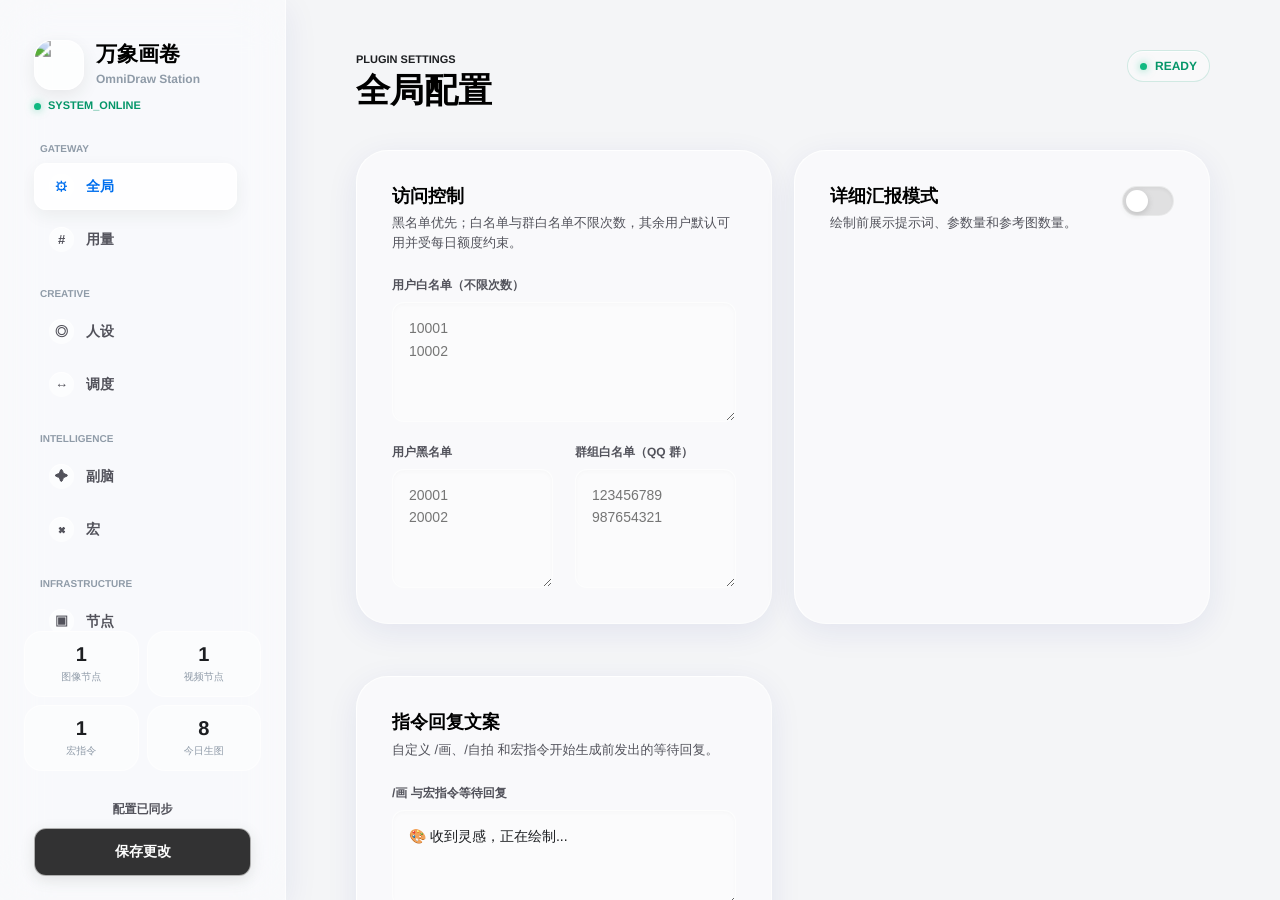
==== commit 4c6bf616: "Add customizable command pending replies" ====
--- a/pages/插件配置/index.html
+++ b/pages/插件配置/index.html
@@ -6,7 +6,7 @@
     <meta name="theme-color" content="#C1E6FF" />
     <title>OmniDraw Station</title>
     <link rel="icon" href="./logo.png" />
-    <link rel="stylesheet" href="./style.css?v=3.3.6" />
+    <link rel="stylesheet" href="./style.css?v=3.3.7" />
 </head>
 <body>
     <div class="app-shell">
@@ -97,17 +97,36 @@
                         </div>
                     </article>
 
-                    <article class="card">
-                        <div class="setting-row">
-                            <div>
+                    <article class="card">
+                        <div class="setting-row">
+                            <div>
                                 <h3>详细汇报模式</h3>
                                 <p>绘制前展示提示词、参数量和参考图数量。</p>
                             </div>
                             <label class="switch-wrapper" for="verbose_report">
                                 <input type="checkbox" id="verbose_report" class="ios-switch" />
-                            </label>
-                        </div>
-                    </article>
+                            </label>
+                        </div>
+                    </article>
+
+                    <article class="card">
+                        <div class="card-header">
+                            <div>
+                                <h3>指令回复文案</h3>
+                                <p>自定义 /画、/自拍 和宏指令开始生成前发出的等待回复。</p>
+                            </div>
+                        </div>
+                        <div class="form-grid">
+                            <div class="form-group full-width">
+                                <label for="reply_draw_pending">/画 与宏指令等待回复</label>
+                                <textarea id="reply_draw_pending" rows="3" class="input-modern"></textarea>
+                            </div>
+                            <div class="form-group full-width">
+                                <label for="reply_selfie_pending">/自拍 等待回复</label>
+                                <textarea id="reply_selfie_pending" rows="3" class="input-modern"></textarea>
+                            </div>
+                        </div>
+                    </article>
                 </div>
             </section>
 
@@ -326,6 +345,6 @@
     </div>
 
     <div id="toast-container" aria-live="polite"></div>
-    <script type="module" src="./app.js?v=3.3.6"></script>
+    <script type="module" src="./app.js?v=3.3.7"></script>
 </body>
 </html>
